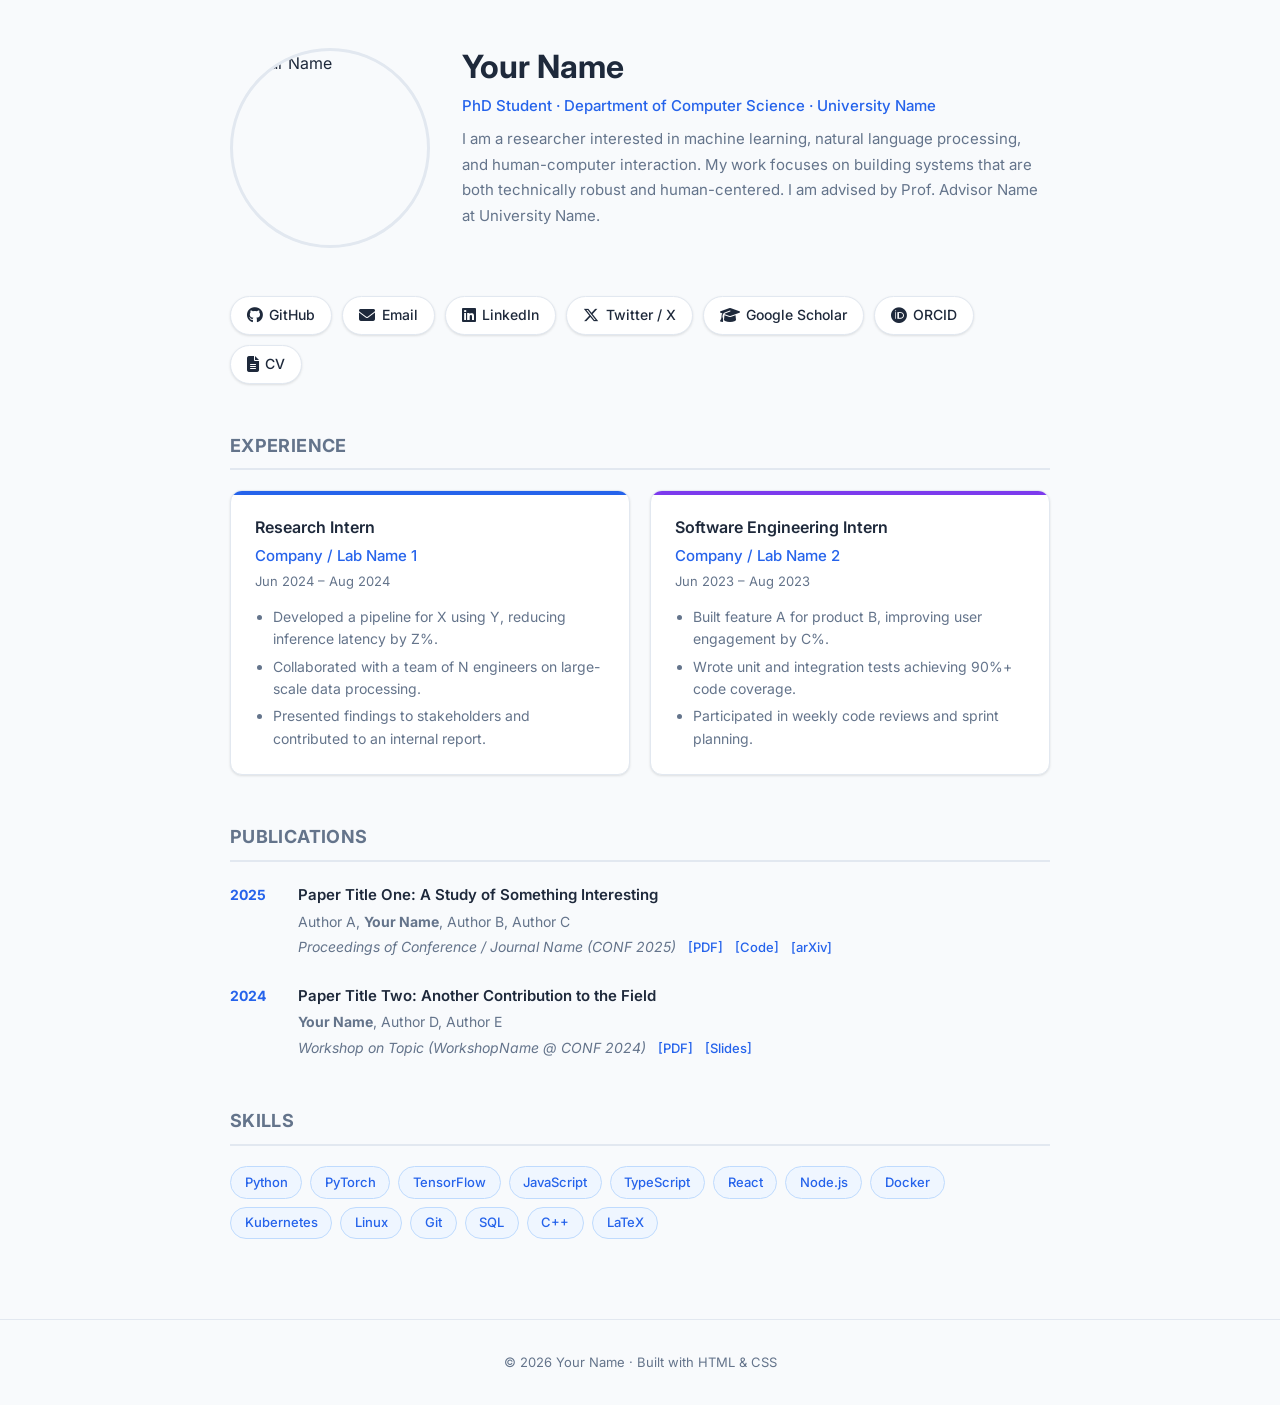
==== index.html @ 5f58966f "create a mock" ====
<!DOCTYPE html>
<html lang="ja">
<head>
  <meta charset="UTF-8">
  <meta name="viewport" content="width=device-width, initial-scale=1.0">
  <meta name="description" content="Your Name – Researcher / Engineer">
  <title>Your Name</title>

  <!-- Google Fonts: Inter -->
  <link rel="preconnect" href="https://fonts.googleapis.com">
  <link rel="preconnect" href="https://fonts.gstatic.com" crossorigin>
  <link rel="stylesheet"
        href="https://fonts.googleapis.com/css2?family=Inter:wght@400;500;600;700&display=swap">

  <!-- Font Awesome 6.5.2 -->
  <link rel="stylesheet"
        href="https://cdnjs.cloudflare.com/ajax/libs/font-awesome/6.5.2/css/all.min.css"
        integrity="sha512-SnH5WK+bZxgPHs44uWIX+LLJAJ9/2PkPKZ5QiAj6Ta86w+fsb2TkcmfRyVX3pBnMFcV7oQPJkl9QevSCWr3W6A=="
        crossorigin="anonymous" referrerpolicy="no-referrer">

  <link rel="stylesheet" href="style.css">
</head>
<body>

  <main class="container">

    <!-- ==============================
         Profile
    ============================== -->
    <section class="section section--profile">
      <div class="profile">
        <div class="profile__photo-wrap">
          <img class="profile__photo"
               src="https://placehold.co/200x200/e2e8f0/64748b?text=Photo"
               alt="Your Name">
        </div>
        <div class="profile__bio">
          <h1 class="profile__name">Your Name</h1>
          <p class="profile__title">PhD Student &middot; Department of Computer Science &middot; University Name</p>
          <p class="profile__text">
            I am a researcher interested in machine learning, natural language processing, and
            human-computer interaction. My work focuses on building systems that are both
            technically robust and human-centered. I am advised by Prof. Advisor Name at
            University Name.
          </p>
        </div>
      </div>
    </section>

    <!-- ==============================
         Contact Links
    ============================== -->
    <section class="section section--contact">
      <div class="contact-links">
        <a class="contact-link" href="https://github.com/username" target="_blank" rel="noopener">
          <i class="fa-brands fa-github"></i>
          <span>GitHub</span>
        </a>
        <a class="contact-link" href="mailto:you@example.com">
          <i class="fa-solid fa-envelope"></i>
          <span>Email</span>
        </a>
        <a class="contact-link" href="https://linkedin.com/in/username" target="_blank" rel="noopener">
          <i class="fa-brands fa-linkedin"></i>
          <span>LinkedIn</span>
        </a>
        <a class="contact-link" href="https://twitter.com/username" target="_blank" rel="noopener">
          <i class="fa-brands fa-x-twitter"></i>
          <span>Twitter / X</span>
        </a>
        <a class="contact-link" href="https://scholar.google.com/citations?user=XXXX" target="_blank" rel="noopener">
          <i class="fa-solid fa-graduation-cap"></i>
          <span>Google Scholar</span>
        </a>
        <a class="contact-link" href="https://orcid.org/0000-0000-0000-0000" target="_blank" rel="noopener">
          <i class="fa-brands fa-orcid"></i>
          <span>ORCID</span>
        </a>
        <a class="contact-link" href="assets/cv.pdf" target="_blank" rel="noopener">
          <i class="fa-solid fa-file-lines"></i>
          <span>CV</span>
        </a>
      </div>
    </section>

    <!-- ==============================
         Internships / Experience
    ============================== -->
    <section class="section section--internships">
      <h2 class="section__title">Experience</h2>
      <div class="card-grid">

        <article class="card card--intern">
          <div class="card__accent"></div>
          <div class="card__body">
            <h3 class="card__role">Research Intern</h3>
            <p class="card__org">Company / Lab Name 1</p>
            <p class="card__date">Jun 2024 &ndash; Aug 2024</p>
            <ul class="card__bullets">
              <li>Developed a pipeline for X using Y, reducing inference latency by Z%.</li>
              <li>Collaborated with a team of N engineers on large-scale data processing.</li>
              <li>Presented findings to stakeholders and contributed to an internal report.</li>
            </ul>
          </div>
        </article>

        <article class="card card--intern">
          <div class="card__accent"></div>
          <div class="card__body">
            <h3 class="card__role">Software Engineering Intern</h3>
            <p class="card__org">Company / Lab Name 2</p>
            <p class="card__date">Jun 2023 &ndash; Aug 2023</p>
            <ul class="card__bullets">
              <li>Built feature A for product B, improving user engagement by C%.</li>
              <li>Wrote unit and integration tests achieving 90%+ code coverage.</li>
              <li>Participated in weekly code reviews and sprint planning.</li>
            </ul>
          </div>
        </article>

      </div>
    </section>

    <!-- ==============================
         Publications
    ============================== -->
    <section class="section section--publications">
      <h2 class="section__title">Publications</h2>
      <ol class="pub-list">

        <li class="pub">
          <span class="pub__year">2025</span>
          <div class="pub__body">
            <p class="pub__title">
              <a href="#">Paper Title One: A Study of Something Interesting</a>
            </p>
            <p class="pub__authors">
              Author A, <strong>Your Name</strong>, Author B, Author C
            </p>
            <p class="pub__venue">
              <em>Proceedings of Conference / Journal Name (CONF 2025)</em>
              <a class="pub__link" href="#">[PDF]</a>
              <a class="pub__link" href="#">[Code]</a>
              <a class="pub__link" href="#">[arXiv]</a>
            </p>
          </div>
        </li>

        <li class="pub">
          <span class="pub__year">2024</span>
          <div class="pub__body">
            <p class="pub__title">
              <a href="#">Paper Title Two: Another Contribution to the Field</a>
            </p>
            <p class="pub__authors">
              <strong>Your Name</strong>, Author D, Author E
            </p>
            <p class="pub__venue">
              <em>Workshop on Topic (WorkshopName @ CONF 2024)</em>
              <a class="pub__link" href="#">[PDF]</a>
              <a class="pub__link" href="#">[Slides]</a>
            </p>
          </div>
        </li>

      </ol>
    </section>

    <!-- ==============================
         Skills
    ============================== -->
    <section class="section section--skills">
      <h2 class="section__title">Skills</h2>
      <div class="skill-tags">
        <span class="tag">Python</span>
        <span class="tag">PyTorch</span>
        <span class="tag">TensorFlow</span>
        <span class="tag">JavaScript</span>
        <span class="tag">TypeScript</span>
        <span class="tag">React</span>
        <span class="tag">Node.js</span>
        <span class="tag">Docker</span>
        <span class="tag">Kubernetes</span>
        <span class="tag">Linux</span>
        <span class="tag">Git</span>
        <span class="tag">SQL</span>
        <span class="tag">C++</span>
        <span class="tag">LaTeX</span>
      </div>
    </section>

  </main>

  <footer class="footer">
    <p>&copy; 2026 Your Name &middot; Built with HTML &amp; CSS</p>
  </footer>

</body>
</html>
---- style.css ----
/* ============================================================
   CSS Variables
   ============================================================ */
:root {
  --color-bg:       #f8fafc;
  --color-surface:  #ffffff;
  --color-border:   #e2e8f0;
  --color-text:     #1e293b;
  --color-muted:    #64748b;
  --color-accent:   #2563eb;
  --color-accent-2: #7c3aed;
  --radius:         0.75rem;
  --shadow:         0 1px 3px rgba(0, 0, 0, .08), 0 1px 2px rgba(0, 0, 0, .04);
  --shadow-md:      0 4px 6px rgba(0, 0, 0, .07), 0 2px 4px rgba(0, 0, 0, .05);
  --font:           'Inter', system-ui, sans-serif;
  --max-width:      860px;
}

/* ============================================================
   Reset & Base
   ============================================================ */
*, *::before, *::after {
  box-sizing: border-box;
  margin: 0;
  padding: 0;
}

body {
  font-family: var(--font);
  background: var(--color-bg);
  color: var(--color-text);
  line-height: 1.6;
  -webkit-font-smoothing: antialiased;
}

a {
  color: var(--color-accent);
}

/* ============================================================
   Layout
   ============================================================ */
.container {
  max-width: var(--max-width);
  margin: 0 auto;
  padding: 3rem 1.25rem 5rem;
  display: flex;
  flex-direction: column;
  gap: 3rem;
}

/* ============================================================
   Section title (shared)
   ============================================================ */
.section__title {
  font-size: 1.125rem;
  font-weight: 700;
  letter-spacing: .02em;
  text-transform: uppercase;
  color: var(--color-muted);
  margin-bottom: 1.25rem;
  padding-bottom: .5rem;
  border-bottom: 2px solid var(--color-border);
}

/* ============================================================
   Profile
   ============================================================ */
.profile {
  display: grid;
  grid-template-columns: 200px 1fr;
  gap: 2rem;
  align-items: start;
}

.profile__photo {
  width: 200px;
  height: 200px;
  border-radius: 50%;
  object-fit: cover;
  border: 3px solid var(--color-border);
  display: block;
}

.profile__bio {
  display: flex;
  flex-direction: column;
  justify-content: center;
  gap: .5rem;
}

.profile__name {
  font-size: 2rem;
  font-weight: 700;
  line-height: 1.2;
}

.profile__title {
  color: var(--color-accent);
  font-weight: 500;
  font-size: .9375rem;
}

.profile__text {
  color: var(--color-muted);
  font-size: .9375rem;
  line-height: 1.7;
}

@media (max-width: 560px) {
  .profile {
    grid-template-columns: 1fr;
    justify-items: center;
    text-align: center;
  }

  .profile__photo {
    width: 140px;
    height: 140px;
  }
}

/* ============================================================
   Contact Links
   ============================================================ */
.contact-links {
  display: flex;
  flex-wrap: wrap;
  gap: .625rem;
}

.contact-link {
  display: inline-flex;
  align-items: center;
  gap: .4rem;
  padding: .45rem 1rem;
  border: 1px solid var(--color-border);
  border-radius: 999px;
  color: var(--color-text);
  text-decoration: none;
  font-size: .875rem;
  font-weight: 500;
  background: var(--color-surface);
  box-shadow: var(--shadow);
  transition: border-color .15s, color .15s, box-shadow .15s;
}

.contact-link:hover {
  border-color: var(--color-accent);
  color: var(--color-accent);
  box-shadow: var(--shadow-md);
}

.contact-link i {
  font-size: 1rem;
}

/* ============================================================
   Card Grid (Internships)
   ============================================================ */
.card-grid {
  display: grid;
  grid-template-columns: repeat(auto-fit, minmax(320px, 1fr));
  gap: 1.25rem;
}

.card {
  background: var(--color-surface);
  border: 1px solid var(--color-border);
  border-radius: var(--radius);
  box-shadow: var(--shadow);
  overflow: hidden;
  transition: box-shadow .2s, transform .2s;
}

.card:hover {
  box-shadow: var(--shadow-md);
  transform: translateY(-2px);
}

.card__accent {
  height: 4px;
  background: var(--color-accent);
}

.card--intern:nth-child(2) .card__accent {
  background: var(--color-accent-2);
}

.card__body {
  padding: 1.25rem 1.5rem 1.5rem;
}

.card__role {
  font-size: 1rem;
  font-weight: 600;
  margin-bottom: .2rem;
}

.card__org {
  color: var(--color-accent);
  font-weight: 500;
  font-size: .9375rem;
  margin-bottom: .2rem;
}

.card__date {
  color: var(--color-muted);
  font-size: .8125rem;
  margin-bottom: .875rem;
}

.card__bullets {
  padding-left: 1.1rem;
  color: var(--color-muted);
  font-size: .875rem;
  display: flex;
  flex-direction: column;
  gap: .3rem;
}

/* ============================================================
   Publications
   ============================================================ */
.pub-list {
  list-style: none;
  display: flex;
  flex-direction: column;
  gap: 1.5rem;
}

.pub {
  display: flex;
  gap: 1.25rem;
  align-items: baseline;
}

.pub__year {
  flex-shrink: 0;
  width: 3rem;
  font-weight: 700;
  font-size: .875rem;
  color: var(--color-accent);
}

.pub__body {
  display: flex;
  flex-direction: column;
  gap: .2rem;
}

.pub__title a {
  color: var(--color-text);
  font-weight: 600;
  text-decoration: none;
  font-size: .9375rem;
  line-height: 1.4;
}

.pub__title a:hover {
  color: var(--color-accent);
  text-decoration: underline;
}

.pub__authors {
  color: var(--color-muted);
  font-size: .875rem;
}

.pub__venue {
  font-size: .875rem;
  color: var(--color-muted);
}

.pub__link {
  margin-left: .5rem;
  color: var(--color-accent);
  font-weight: 500;
  text-decoration: none;
  font-size: .8125rem;
}

.pub__link:hover {
  text-decoration: underline;
}

/* ============================================================
   Skills
   ============================================================ */
.skill-tags {
  display: flex;
  flex-wrap: wrap;
  gap: .5rem;
}

.tag {
  display: inline-block;
  padding: .3rem .85rem;
  background: #eff6ff;
  color: var(--color-accent);
  border: 1px solid #bfdbfe;
  border-radius: 999px;
  font-size: .8125rem;
  font-weight: 500;
}

/* ============================================================
   Footer
   ============================================================ */
.footer {
  text-align: center;
  padding: 2rem 1rem;
  color: var(--color-muted);
  font-size: .8125rem;
  border-top: 1px solid var(--color-border);
}
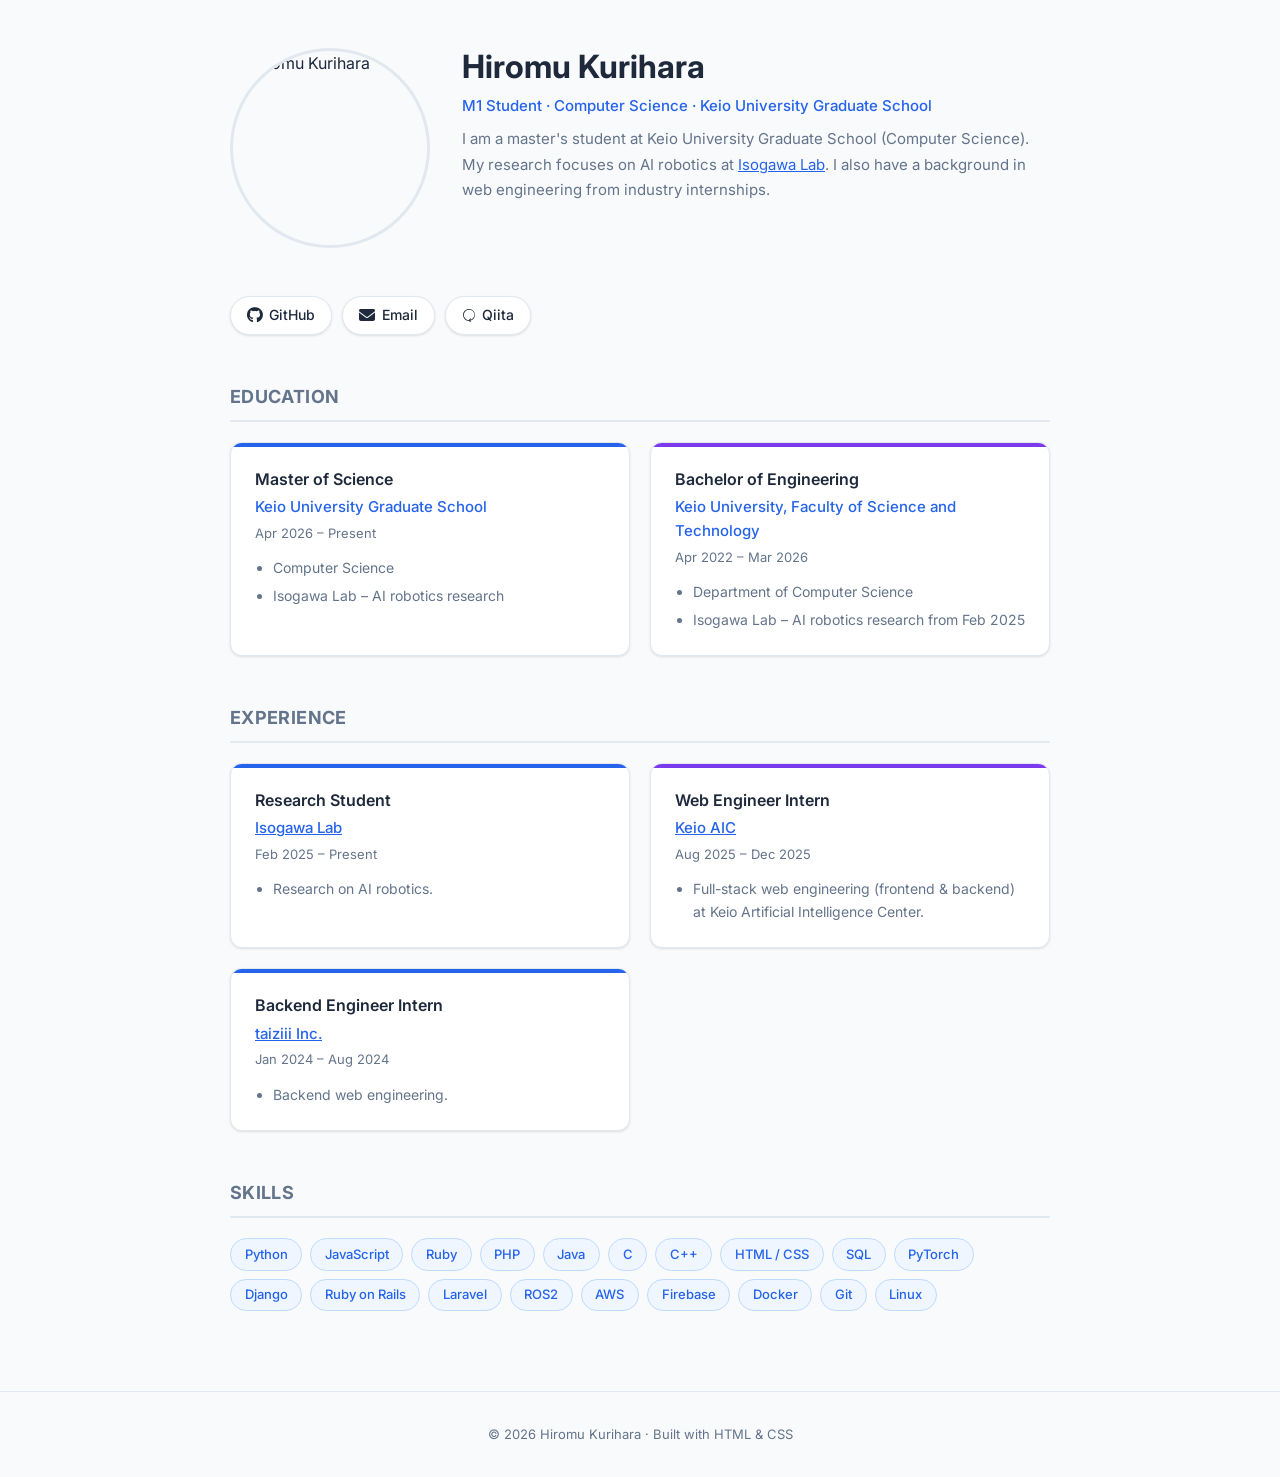
==== commit 17affca7: "fix contents" ====
--- a/index.html
+++ b/index.html
@@ -3,8 +3,8 @@
 <head>
   <meta charset="UTF-8">
   <meta name="viewport" content="width=device-width, initial-scale=1.0">
-  <meta name="description" content="Your Name – Researcher / Engineer">
-  <title>Your Name</title>
+  <meta name="description" content="Hiromu Kurihara – Researcher / Engineer">
+  <title>Hiromu Kurihara</title>
 
   <!-- Google Fonts: Inter -->
   <link rel="preconnect" href="https://fonts.googleapis.com">
@@ -32,16 +32,16 @@
         <div class="profile__photo-wrap">
           <img class="profile__photo"
                src="https://placehold.co/200x200/e2e8f0/64748b?text=Photo"
-               alt="Your Name">
+               alt="Hiromu Kurihara">
         </div>
         <div class="profile__bio">
-          <h1 class="profile__name">Your Name</h1>
-          <p class="profile__title">PhD Student &middot; Department of Computer Science &middot; University Name</p>
+          <h1 class="profile__name">Hiromu Kurihara</h1>
+          <p class="profile__title">M1 Student &middot; Computer Science &middot; Keio University Graduate School</p>
           <p class="profile__text">
-            I am a researcher interested in machine learning, natural language processing, and
-            human-computer interaction. My work focuses on building systems that are both
-            technically robust and human-centered. I am advised by Prof. Advisor Name at
-            University Name.
+            I am a master's student at Keio University Graduate School (Computer Science). My
+            research focuses on AI robotics at
+            <a href="https://isogawa.ics.keio.ac.jp/" target="_blank" rel="noopener">Isogawa Lab</a>.
+            I also have a background in web engineering from industry internships.
           </p>
         </div>
       </div>
@@ -52,34 +52,77 @@
     ============================== -->
     <section class="section section--contact">
       <div class="contact-links">
-        <a class="contact-link" href="https://github.com/username" target="_blank" rel="noopener">
+        <a class="contact-link" href="https://github.com/kurirona-166" target="_blank" rel="noopener">
           <i class="fa-brands fa-github"></i>
           <span>GitHub</span>
         </a>
-        <a class="contact-link" href="mailto:you@example.com">
+        <a class="contact-link" href="mailto:chestnuts36015@keio.jp">
           <i class="fa-solid fa-envelope"></i>
           <span>Email</span>
         </a>
-        <a class="contact-link" href="https://linkedin.com/in/username" target="_blank" rel="noopener">
+        <!-- <a class="contact-link" href="https://linkedin.com/in/username" target="_blank" rel="noopener">
           <i class="fa-brands fa-linkedin"></i>
           <span>LinkedIn</span>
-        </a>
-        <a class="contact-link" href="https://twitter.com/username" target="_blank" rel="noopener">
+        </a> -->
+        <!-- <a class="contact-link" href="https://twitter.com/username" target="_blank" rel="noopener">
           <i class="fa-brands fa-x-twitter"></i>
           <span>Twitter / X</span>
-        </a>
-        <a class="contact-link" href="https://scholar.google.com/citations?user=XXXX" target="_blank" rel="noopener">
+        </a> -->
+        <!-- <a class="contact-link" href="https://scholar.google.com/citations?user=XXXX" target="_blank" rel="noopener">
           <i class="fa-solid fa-graduation-cap"></i>
           <span>Google Scholar</span>
-        </a>
-        <a class="contact-link" href="https://orcid.org/0000-0000-0000-0000" target="_blank" rel="noopener">
+        </a> -->
+        <!-- <a class="contact-link" href="https://orcid.org/0000-0000-0000-0000" target="_blank" rel="noopener">
           <i class="fa-brands fa-orcid"></i>
           <span>ORCID</span>
-        </a>
-        <a class="contact-link" href="assets/cv.pdf" target="_blank" rel="noopener">
+        </a> -->
+        <!-- <a class="contact-link" href="assets/cv.pdf" target="_blank" rel="noopener">
           <i class="fa-solid fa-file-lines"></i>
           <span>CV</span>
+        </a> -->
+        <a class="contact-link" href="https://qiita.com/ronachan" target="_blank" rel="noopener">
+          <svg role="img" viewBox="0 0 24 24" xmlns="http://www.w3.org/2000/svg"
+               fill="currentColor" style="height:1em;width:1em;vertical-align:-0.125em">
+            <path d="M1.874 11.998C1.874 6.443 6.443 1.874 12 1.874c5.557 0 10.126 4.569 10.126 10.124 0 4.976-3.632 9.12-8.378 9.934l1.538 1.538a.655.655 0 0 1-.928.926l-2.786-2.786a.655.655 0 0 1 0-.928l2.786-2.786a.655.655 0 1 1 .928.928l-1.418 1.416c4.211-.79 7.382-4.483 7.382-8.242 0-4.89-3.96-8.814-8.85-8.814A8.83 8.83 0 0 0 3.184 12c0 4.84 3.93 8.77 8.766 8.814a.655.655 0 0 1 0 1.312C6.407 22.08 1.874 17.553 1.874 12z"/>
+          </svg>
+          <span>Qiita</span>
         </a>
+      </div>
+    </section>
+
+    <!-- ==============================
+         Education
+    ============================== -->
+    <section class="section section--education">
+      <h2 class="section__title">Education</h2>
+      <div class="card-grid">
+
+        <article class="card card--intern">
+          <div class="card__accent"></div>
+          <div class="card__body">
+            <h3 class="card__role">Master of Science</h3>
+            <p class="card__org">Keio University Graduate School</p>
+            <p class="card__date">Apr 2026 &ndash; Present</p>
+            <ul class="card__bullets">
+              <li>Computer Science</li>
+              <li>Isogawa Lab – AI robotics research</li>
+            </ul>
+          </div>
+        </article>
+
+        <article class="card card--intern">
+          <div class="card__accent"></div>
+          <div class="card__body">
+            <h3 class="card__role">Bachelor of Engineering</h3>
+            <p class="card__org">Keio University, Faculty of Science and Technology</p>
+            <p class="card__date">Apr 2022 &ndash; Mar 2026</p>
+            <ul class="card__bullets">
+              <li>Department of Computer Science</li>
+              <li>Isogawa Lab – AI robotics research from Feb 2025</li>
+            </ul>
+          </div>
+        </article>
+
       </div>
     </section>
 
@@ -93,77 +136,40 @@
         <article class="card card--intern">
           <div class="card__accent"></div>
           <div class="card__body">
-            <h3 class="card__role">Research Intern</h3>
-            <p class="card__org">Company / Lab Name 1</p>
-            <p class="card__date">Jun 2024 &ndash; Aug 2024</p>
-            <ul class="card__bullets">
-              <li>Developed a pipeline for X using Y, reducing inference latency by Z%.</li>
-              <li>Collaborated with a team of N engineers on large-scale data processing.</li>
-              <li>Presented findings to stakeholders and contributed to an internal report.</li>
-            </ul>
-          </div>
-        </article>
-
-        <article class="card card--intern">
-          <div class="card__accent"></div>
-          <div class="card__body">
-            <h3 class="card__role">Software Engineering Intern</h3>
-            <p class="card__org">Company / Lab Name 2</p>
-            <p class="card__date">Jun 2023 &ndash; Aug 2023</p>
-            <ul class="card__bullets">
-              <li>Built feature A for product B, improving user engagement by C%.</li>
-              <li>Wrote unit and integration tests achieving 90%+ code coverage.</li>
-              <li>Participated in weekly code reviews and sprint planning.</li>
-            </ul>
-          </div>
-        </article>
-
-      </div>
-    </section>
-
-    <!-- ==============================
-         Publications
-    ============================== -->
-    <section class="section section--publications">
-      <h2 class="section__title">Publications</h2>
-      <ol class="pub-list">
-
-        <li class="pub">
-          <span class="pub__year">2025</span>
-          <div class="pub__body">
-            <p class="pub__title">
-              <a href="#">Paper Title One: A Study of Something Interesting</a>
-            </p>
-            <p class="pub__authors">
-              Author A, <strong>Your Name</strong>, Author B, Author C
-            </p>
-            <p class="pub__venue">
-              <em>Proceedings of Conference / Journal Name (CONF 2025)</em>
-              <a class="pub__link" href="#">[PDF]</a>
-              <a class="pub__link" href="#">[Code]</a>
-              <a class="pub__link" href="#">[arXiv]</a>
-            </p>
-          </div>
-        </li>
-
-        <li class="pub">
-          <span class="pub__year">2024</span>
-          <div class="pub__body">
-            <p class="pub__title">
-              <a href="#">Paper Title Two: Another Contribution to the Field</a>
-            </p>
-            <p class="pub__authors">
-              <strong>Your Name</strong>, Author D, Author E
-            </p>
-            <p class="pub__venue">
-              <em>Workshop on Topic (WorkshopName @ CONF 2024)</em>
-              <a class="pub__link" href="#">[PDF]</a>
-              <a class="pub__link" href="#">[Slides]</a>
-            </p>
-          </div>
-        </li>
-
-      </ol>
+            <h3 class="card__role">Research Student</h3>
+            <p class="card__org"><a href="https://isogawa.ics.keio.ac.jp/" target="_blank" rel="noopener">Isogawa Lab</a></p>
+            <p class="card__date">Feb 2025 &ndash; Present</p>
+            <ul class="card__bullets">
+              <li>Research on AI robotics.</li>
+            </ul>
+          </div>
+        </article>
+
+        <article class="card card--intern">
+          <div class="card__accent"></div>
+          <div class="card__body">
+            <h3 class="card__role">Web Engineer Intern</h3>
+            <p class="card__org"><a href="https://aic.keio.ac.jp/" target="_blank" rel="noopener">Keio AIC</a></p>
+            <p class="card__date">Aug 2025 &ndash; Dec 2025</p>
+            <ul class="card__bullets">
+              <li>Full-stack web engineering (frontend &amp; backend) at Keio Artificial Intelligence Center.</li>
+            </ul>
+          </div>
+        </article>
+
+        <article class="card card--intern">
+          <div class="card__accent"></div>
+          <div class="card__body">
+            <h3 class="card__role">Backend Engineer Intern</h3>
+            <p class="card__org"><a href="https://taiziii.com/" target="_blank" rel="noopener">taiziii Inc.</a></p>
+            <p class="card__date">Jan 2024 &ndash; Aug 2024</p>
+            <ul class="card__bullets">
+              <li>Backend web engineering.</li>
+            </ul>
+          </div>
+        </article>
+
+      </div>
     </section>
 
     <!-- ==============================
@@ -172,27 +178,36 @@
     <section class="section section--skills">
       <h2 class="section__title">Skills</h2>
       <div class="skill-tags">
+        <!-- Languages -->
         <span class="tag">Python</span>
+        <span class="tag">JavaScript</span>
+        <span class="tag">Ruby</span>
+        <span class="tag">PHP</span>
+        <span class="tag">Java</span>
+        <span class="tag">C</span>
+        <span class="tag">C++</span>
+        <span class="tag">HTML / CSS</span>
+        <span class="tag">SQL</span>
+        <!-- Frameworks / Libraries -->
         <span class="tag">PyTorch</span>
-        <span class="tag">TensorFlow</span>
-        <span class="tag">JavaScript</span>
-        <span class="tag">TypeScript</span>
-        <span class="tag">React</span>
-        <span class="tag">Node.js</span>
+        <span class="tag">Django</span>
+        <span class="tag">Ruby on Rails</span>
+        <span class="tag">Laravel</span>
+        <span class="tag">ROS2</span>
+        <!-- Cloud / Infra -->
+        <span class="tag">AWS</span>
+        <span class="tag">Firebase</span>
         <span class="tag">Docker</span>
-        <span class="tag">Kubernetes</span>
+        <!-- Tools / OS -->
+        <span class="tag">Git</span>
         <span class="tag">Linux</span>
-        <span class="tag">Git</span>
-        <span class="tag">SQL</span>
-        <span class="tag">C++</span>
-        <span class="tag">LaTeX</span>
       </div>
     </section>
 
   </main>
 
   <footer class="footer">
-    <p>&copy; 2026 Your Name &middot; Built with HTML &amp; CSS</p>
+    <p>&copy; 2026 Hiromu Kurihara &middot; Built with HTML &amp; CSS</p>
   </footer>
 
 </body>
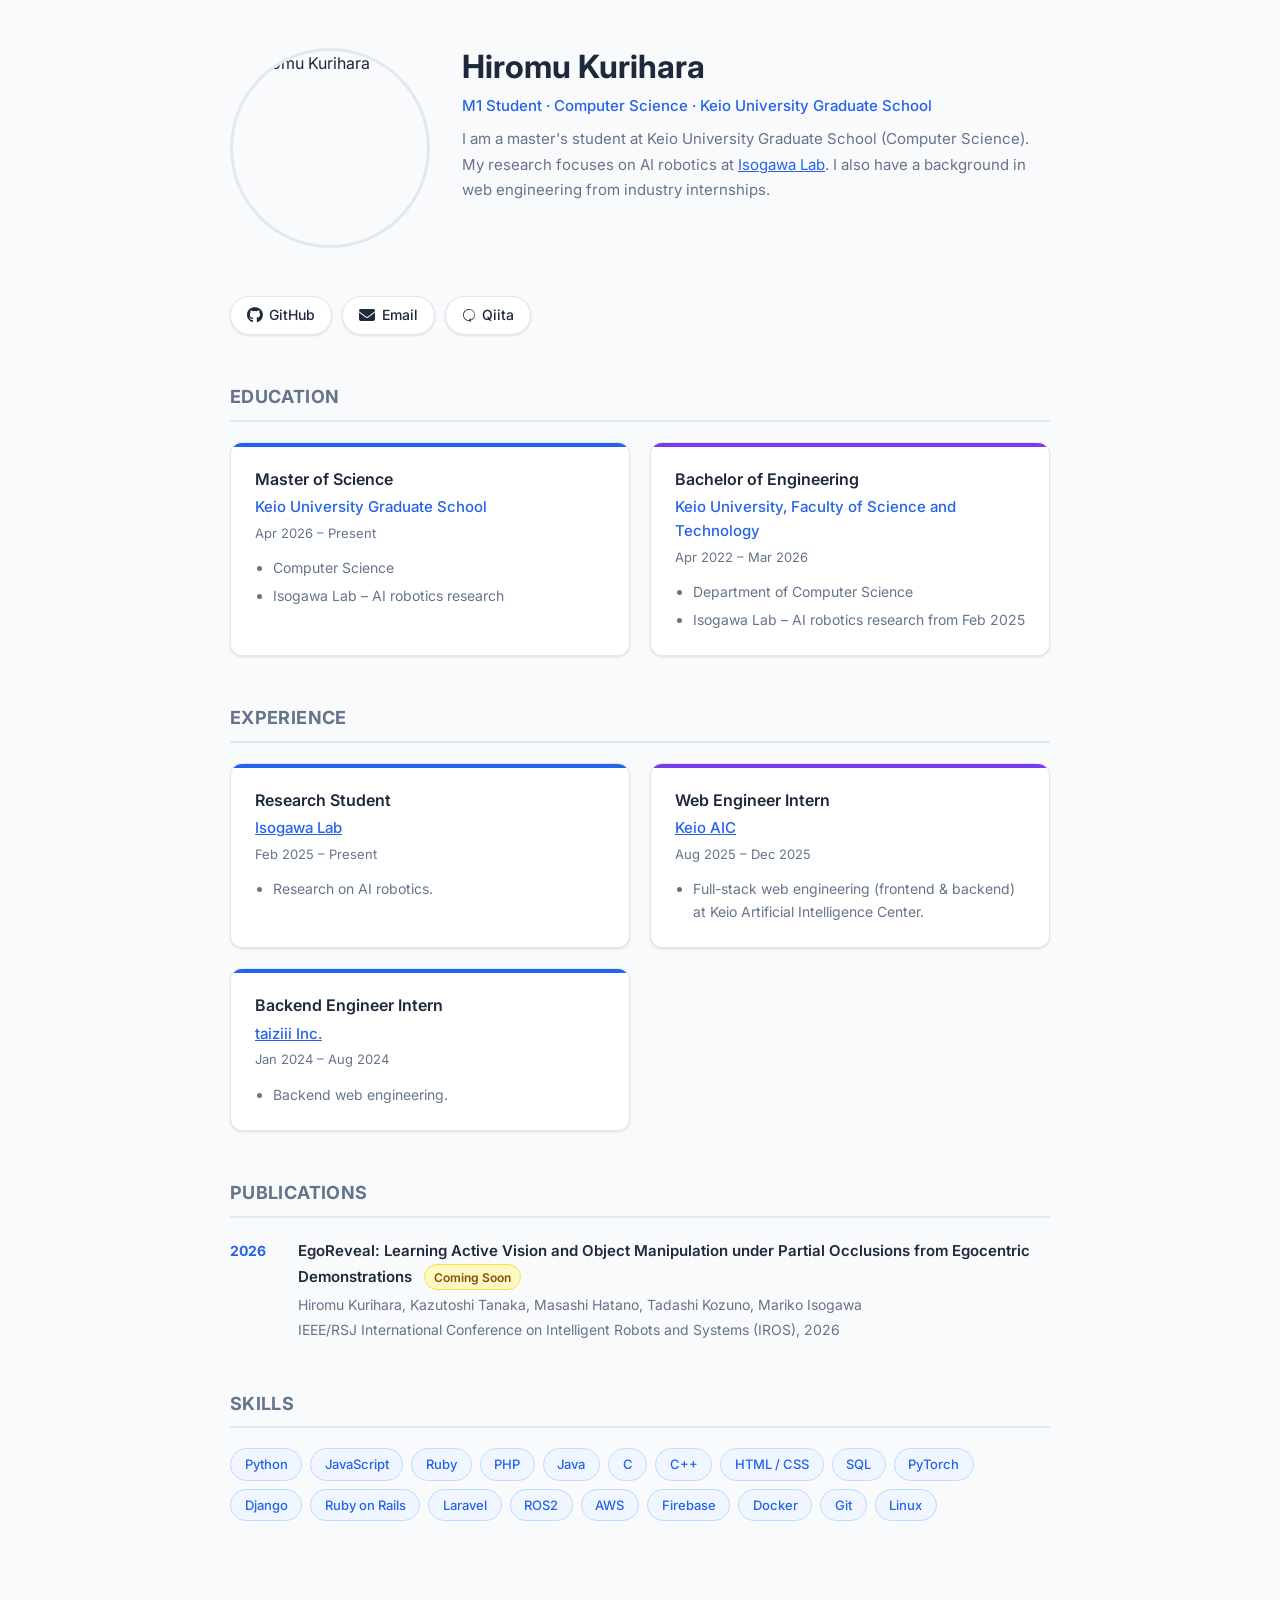
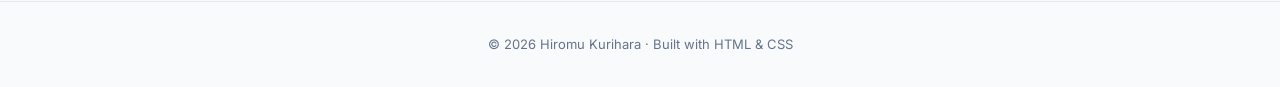
==== commit e5c02d09: "add Publications section with IROS 2026 paper Co-Authored-By: Claude Sonnet 4.6 <noreply@anthropic.c" ====
--- a/index.html
+++ b/index.html
@@ -170,6 +170,28 @@
         </article>
 
       </div>
+    </section>
+
+    <!-- ==============================
+         Publications
+    ============================== -->
+    <section class="section section--publications">
+      <h2 class="section__title">Publications</h2>
+      <ul class="pub-list">
+
+        <li class="pub">
+          <span class="pub__year">2026</span>
+          <div class="pub__body">
+            <p class="pub__title">
+              <a>EgoReveal: Learning Active Vision and Object Manipulation under Partial Occlusions from Egocentric Demonstrations</a>
+              <span class="pub__badge">Coming Soon</span>
+            </p>
+            <p class="pub__authors">Hiromu Kurihara, Kazutoshi Tanaka, Masashi Hatano, Tadashi Kozuno, Mariko Isogawa</p>
+            <p class="pub__venue">IEEE/RSJ International Conference on Intelligent Robots and Systems (IROS), 2026</p>
+          </div>
+        </li>
+
+      </ul>
     </section>
 
     <!-- ==============================
--- a/style.css
+++ b/style.css
@@ -284,6 +284,19 @@
   text-decoration: underline;
 }
 
+.pub__badge {
+  display: inline-block;
+  padding: .15rem .55rem;
+  background: #fef9c3;
+  color: #854d0e;
+  border: 1px solid #fde047;
+  border-radius: 999px;
+  font-size: .75rem;
+  font-weight: 600;
+  margin-left: .5rem;
+  vertical-align: middle;
+}
+
 /* ============================================================
    Skills
    ============================================================ */
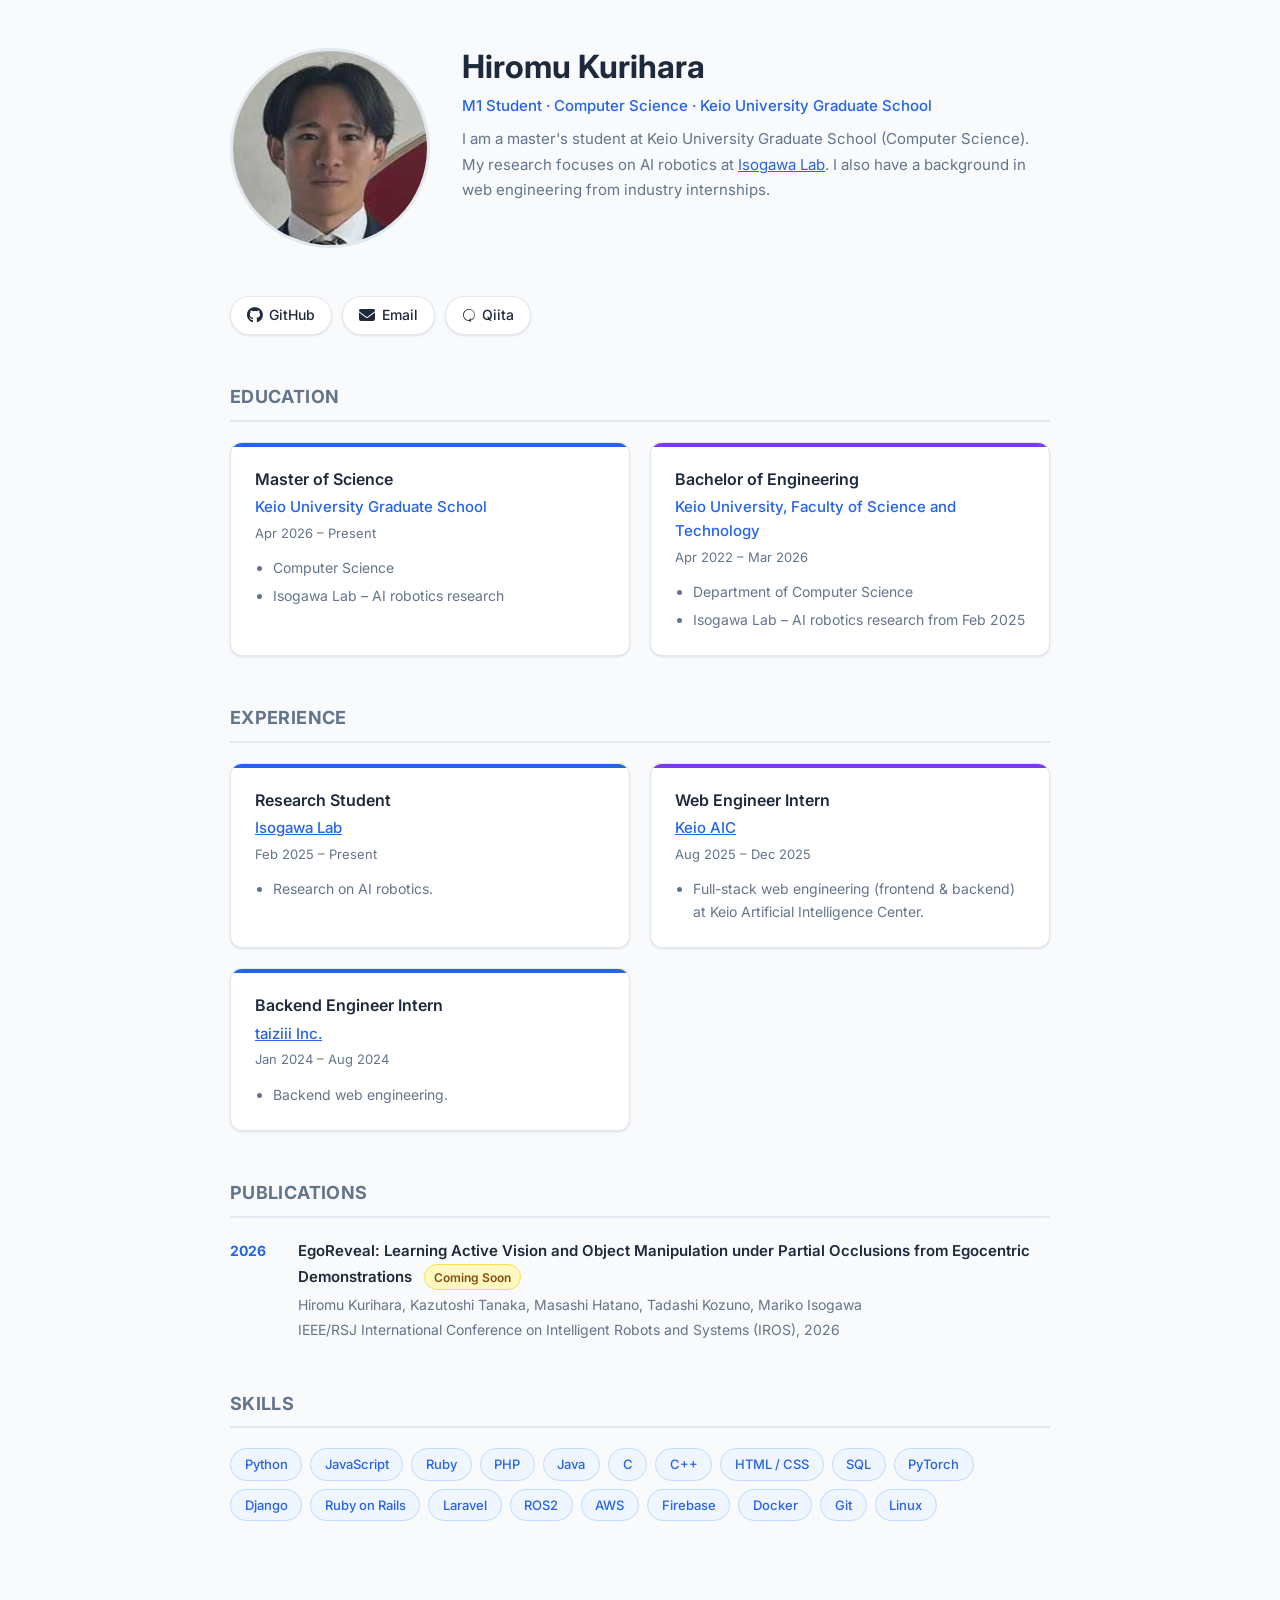
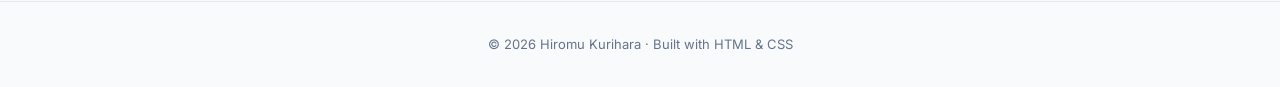
==== commit 9f73afee: "add profile photo from face.jpg Co-Authored-By: Claude Sonnet 4.6 <noreply@anthropic.com>" ====
--- a/index.html
+++ b/index.html
@@ -31,7 +31,7 @@
       <div class="profile">
         <div class="profile__photo-wrap">
           <img class="profile__photo"
-               src="https://placehold.co/200x200/e2e8f0/64748b?text=Photo"
+               src="assets/face.jpg"
                alt="Hiromu Kurihara">
         </div>
         <div class="profile__bio">
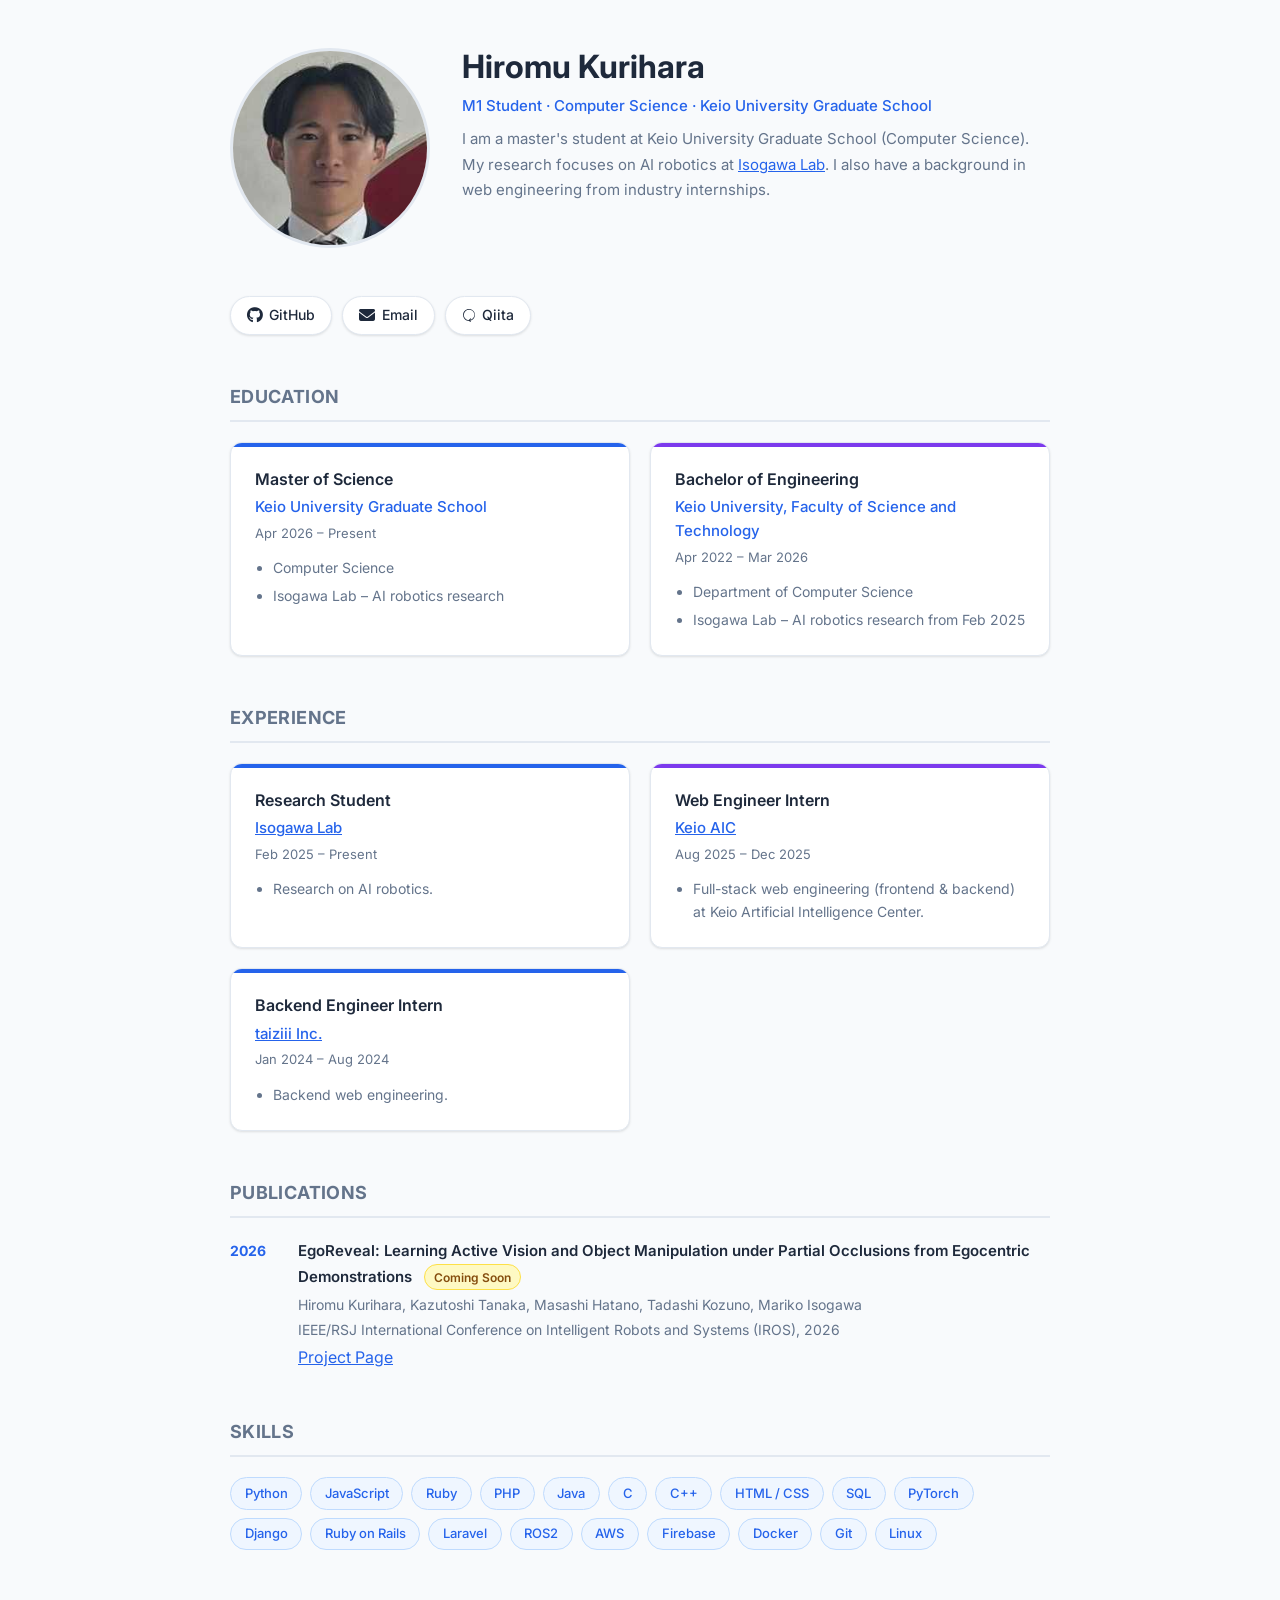
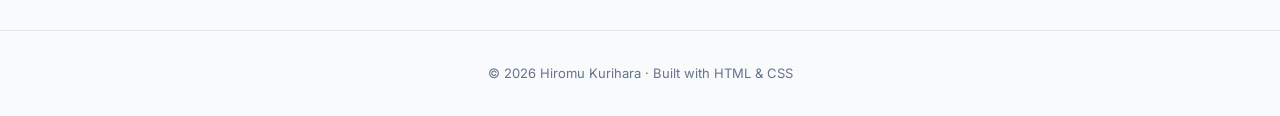
==== commit c865af65: "add IROS 2026 project page and link from Publications Co-Authored-By: Claude Sonnet 4.6 <noreply@ant" ====
--- a/index.html
+++ b/index.html
@@ -188,6 +188,9 @@
             </p>
             <p class="pub__authors">Hiromu Kurihara, Kazutoshi Tanaka, Masashi Hatano, Tadashi Kozuno, Mariko Isogawa</p>
             <p class="pub__venue">IEEE/RSJ International Conference on Intelligent Robots and Systems (IROS), 2026</p>
+            <p class="pub__links">
+              <a href="projects/iros2026/" target="_blank" rel="noopener">Project Page</a>
+            </p>
           </div>
         </li>
 
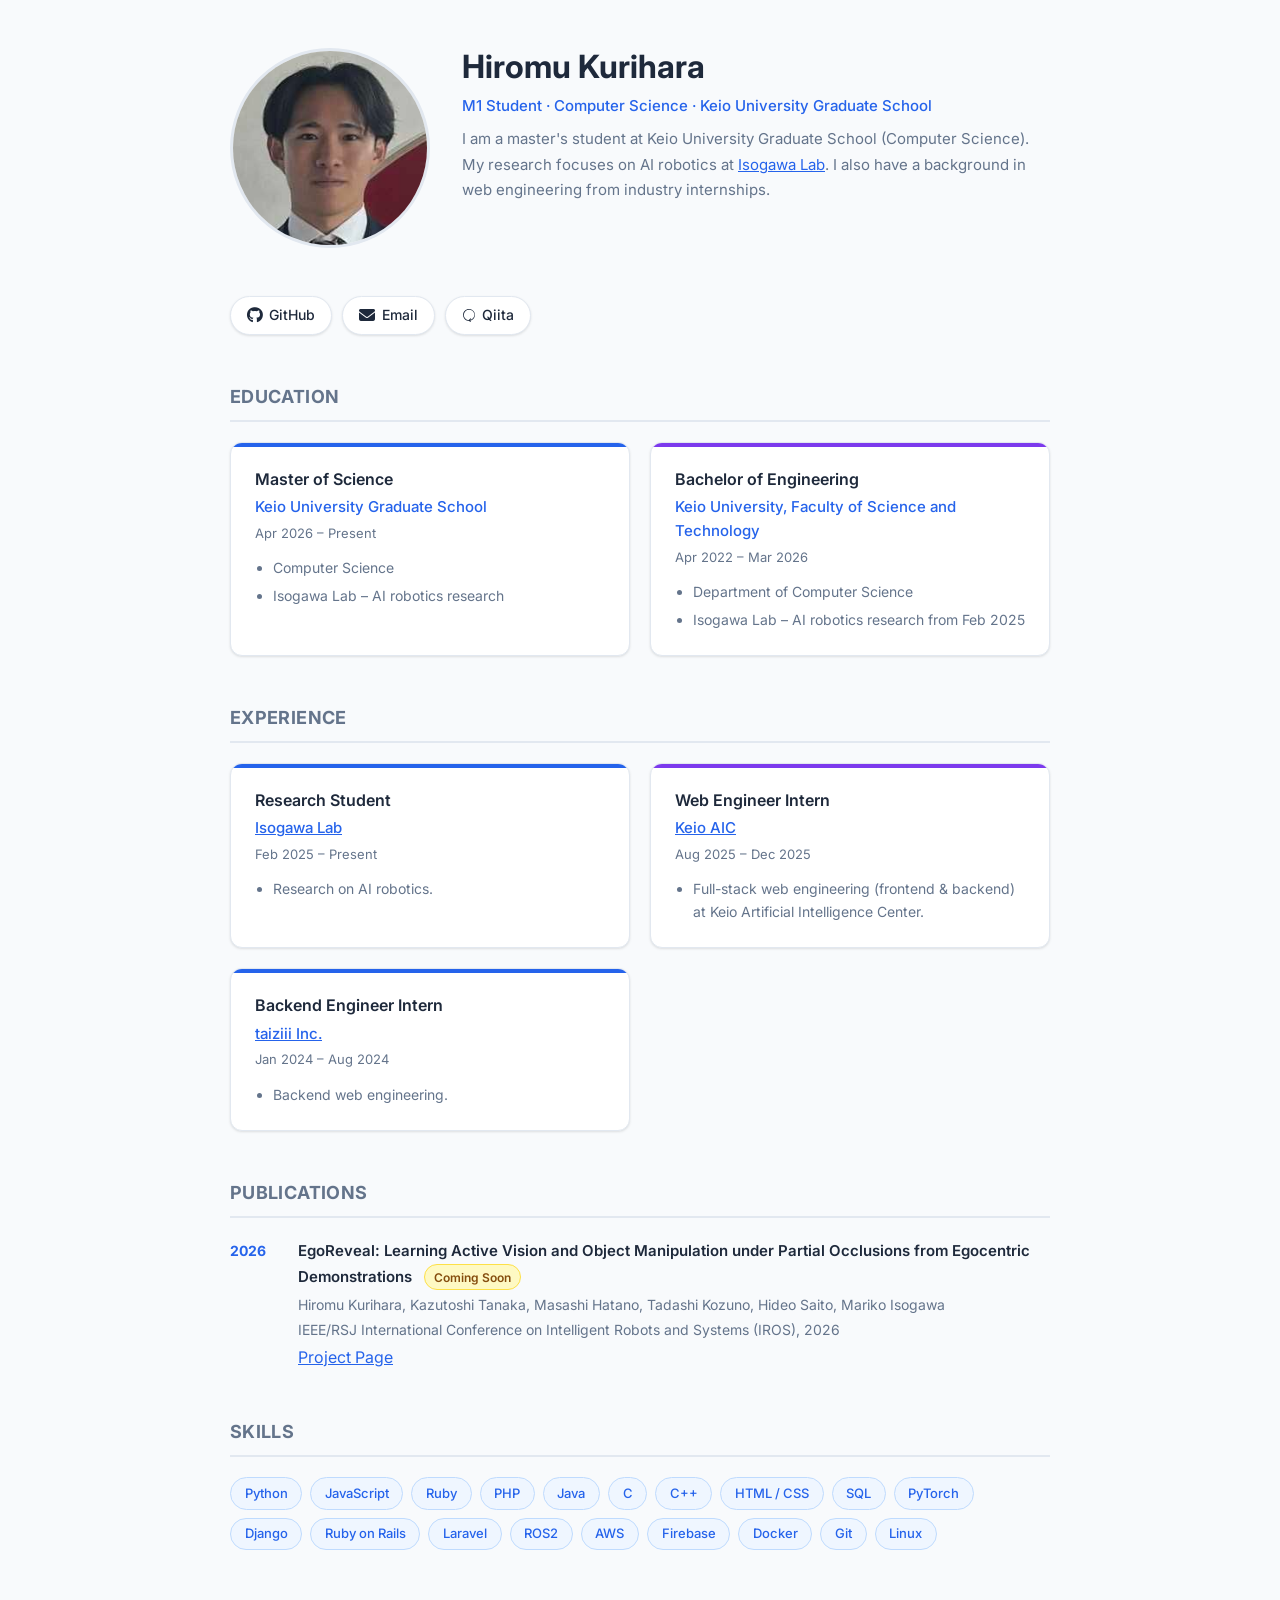
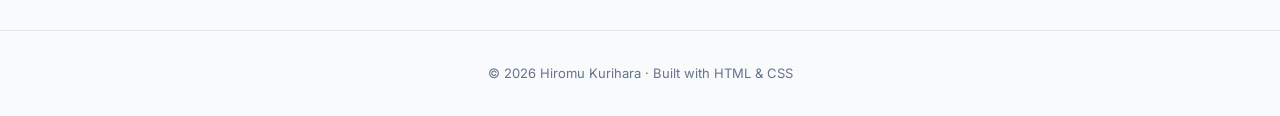
==== commit bb5e1b00: "update author list and affiliations for IROS 2026 project page Co-Authored-By: Claude Sonnet 4.6 <no" ====
--- a/index.html
+++ b/index.html
@@ -186,7 +186,7 @@
               <a>EgoReveal: Learning Active Vision and Object Manipulation under Partial Occlusions from Egocentric Demonstrations</a>
               <span class="pub__badge">Coming Soon</span>
             </p>
-            <p class="pub__authors">Hiromu Kurihara, Kazutoshi Tanaka, Masashi Hatano, Tadashi Kozuno, Mariko Isogawa</p>
+            <p class="pub__authors">Hiromu Kurihara, Kazutoshi Tanaka, Masashi Hatano, Tadashi Kozuno, Hideo Saito, Mariko Isogawa</p>
             <p class="pub__venue">IEEE/RSJ International Conference on Intelligent Robots and Systems (IROS), 2026</p>
             <p class="pub__links">
               <a href="projects/iros2026/" target="_blank" rel="noopener">Project Page</a>
